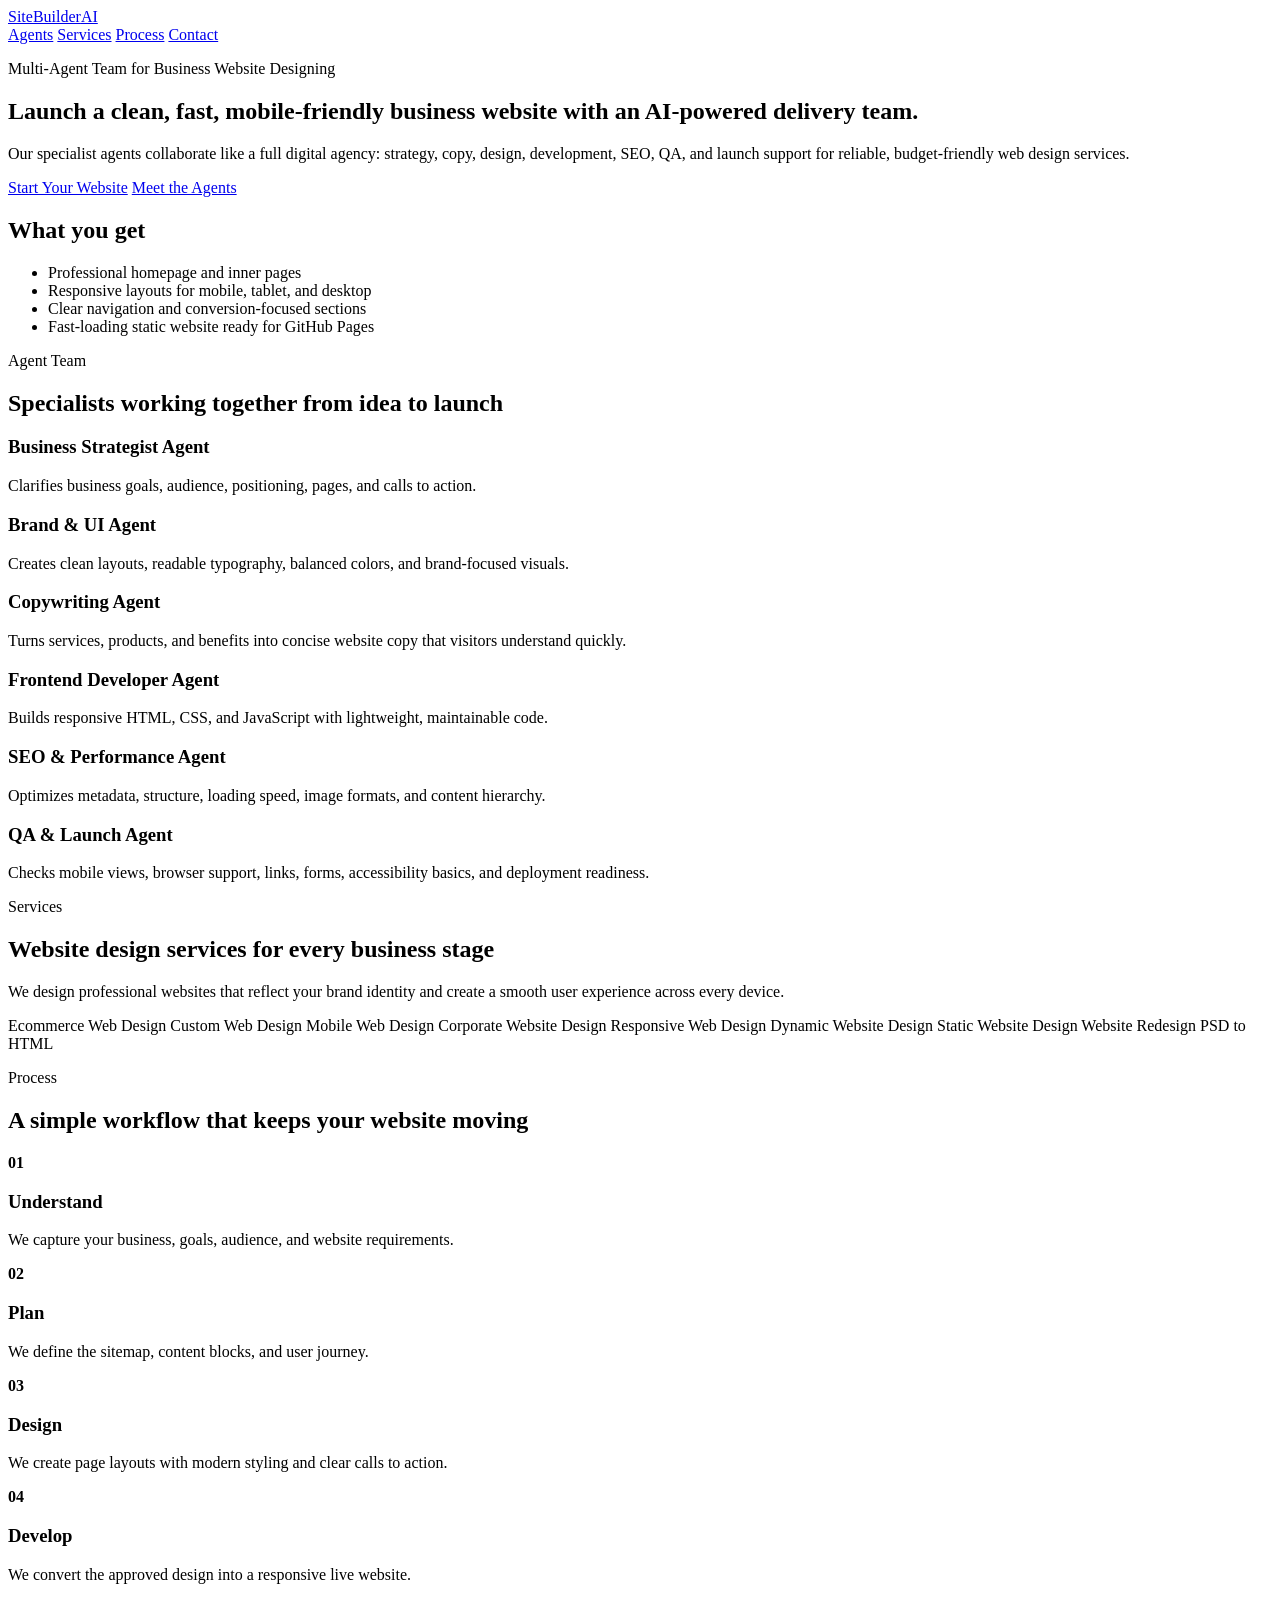
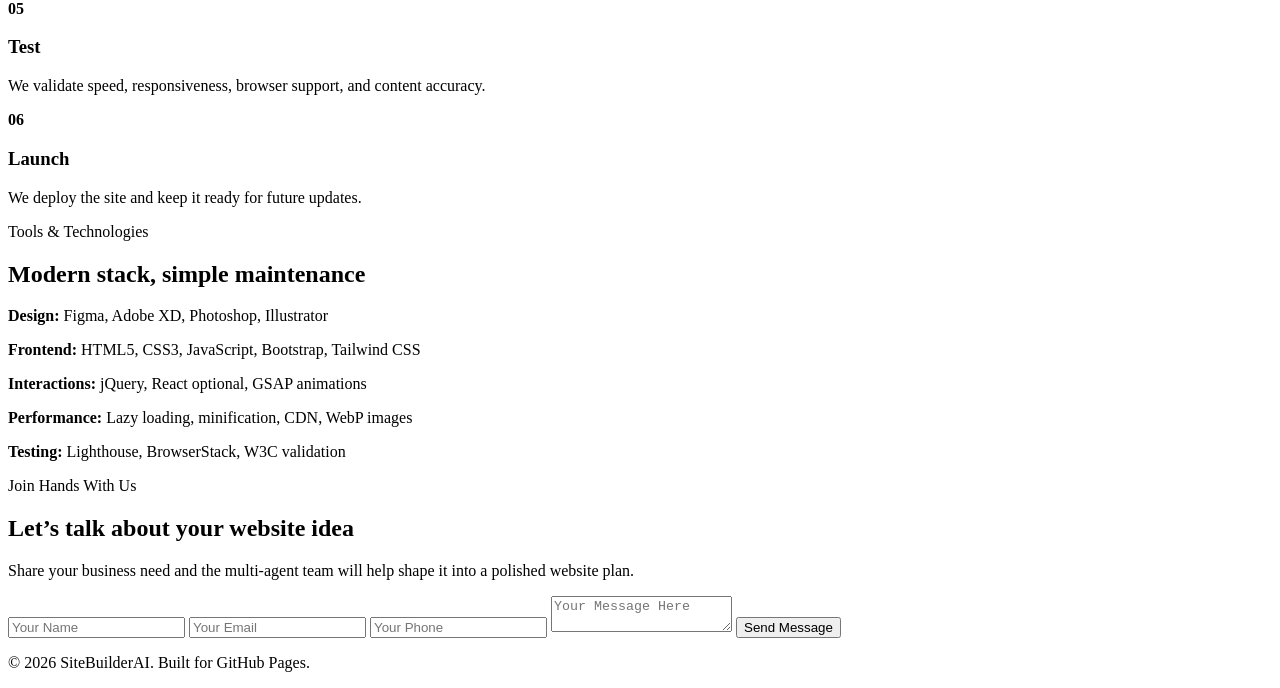
==== index.html @ 3b00040b "Add landing page for multi-agent website design team" ====
<!doctype html>
<html lang="en">
<head>
  <meta charset="utf-8" />
  <meta name="viewport" content="width=device-width, initial-scale=1" />
  <title>Multi-Agent Business Website Design Team | Site Builder</title>
  <meta name="description" content="A multi-agent team for designing, building, testing, and launching modern business websites." />
  <link rel="stylesheet" href="styles.css" />
</head>
<body>
  <header class="site-header">
    <nav class="nav">
      <a class="brand" href="#top">SiteBuilder<span>AI</span></a>
      <div class="nav-links">
        <a href="#agents">Agents</a>
        <a href="#services">Services</a>
        <a href="#process">Process</a>
        <a href="#contact">Contact</a>
      </div>
    </nav>
    <section class="hero" id="top">
      <div class="hero-copy">
        <p class="eyebrow">Multi-Agent Team for Business Website Designing</p>
        <h1>Launch a clean, fast, mobile-friendly business website with an AI-powered delivery team.</h1>
        <p class="hero-text">Our specialist agents collaborate like a full digital agency: strategy, copy, design, development, SEO, QA, and launch support for reliable, budget-friendly web design services.</p>
        <div class="hero-actions">
          <a class="button primary" href="#contact">Start Your Website</a>
          <a class="button secondary" href="#agents">Meet the Agents</a>
        </div>
      </div>
      <div class="hero-card" aria-label="Project highlights">
        <h2>What you get</h2>
        <ul>
          <li>Professional homepage and inner pages</li>
          <li>Responsive layouts for mobile, tablet, and desktop</li>
          <li>Clear navigation and conversion-focused sections</li>
          <li>Fast-loading static website ready for GitHub Pages</li>
        </ul>
      </div>
    </section>
  </header>

  <main>
    <section class="section" id="agents">
      <p class="eyebrow">Agent Team</p>
      <h2>Specialists working together from idea to launch</h2>
      <div class="grid cards">
        <article class="card"><h3>Business Strategist Agent</h3><p>Clarifies business goals, audience, positioning, pages, and calls to action.</p></article>
        <article class="card"><h3>Brand & UI Agent</h3><p>Creates clean layouts, readable typography, balanced colors, and brand-focused visuals.</p></article>
        <article class="card"><h3>Copywriting Agent</h3><p>Turns services, products, and benefits into concise website copy that visitors understand quickly.</p></article>
        <article class="card"><h3>Frontend Developer Agent</h3><p>Builds responsive HTML, CSS, and JavaScript with lightweight, maintainable code.</p></article>
        <article class="card"><h3>SEO & Performance Agent</h3><p>Optimizes metadata, structure, loading speed, image formats, and content hierarchy.</p></article>
        <article class="card"><h3>QA & Launch Agent</h3><p>Checks mobile views, browser support, links, forms, accessibility basics, and deployment readiness.</p></article>
      </div>
    </section>

    <section class="section split" id="services">
      <div>
        <p class="eyebrow">Services</p>
        <h2>Website design services for every business stage</h2>
        <p>We design professional websites that reflect your brand identity and create a smooth user experience across every device.</p>
      </div>
      <div class="service-list">
        <span>Ecommerce Web Design</span>
        <span>Custom Web Design</span>
        <span>Mobile Web Design</span>
        <span>Corporate Website Design</span>
        <span>Responsive Web Design</span>
        <span>Dynamic Website Design</span>
        <span>Static Website Design</span>
        <span>Website Redesign</span>
        <span>PSD to HTML</span>
      </div>
    </section>

    <section class="section dark" id="process">
      <p class="eyebrow">Process</p>
      <h2>A simple workflow that keeps your website moving</h2>
      <div class="steps">
        <div><strong>01</strong><h3>Understand</h3><p>We capture your business, goals, audience, and website requirements.</p></div>
        <div><strong>02</strong><h3>Plan</h3><p>We define the sitemap, content blocks, and user journey.</p></div>
        <div><strong>03</strong><h3>Design</h3><p>We create page layouts with modern styling and clear calls to action.</p></div>
        <div><strong>04</strong><h3>Develop</h3><p>We convert the approved design into a responsive live website.</p></div>
        <div><strong>05</strong><h3>Test</h3><p>We validate speed, responsiveness, browser support, and content accuracy.</p></div>
        <div><strong>06</strong><h3>Launch</h3><p>We deploy the site and keep it ready for future updates.</p></div>
      </div>
    </section>

    <section class="section tools">
      <p class="eyebrow">Tools & Technologies</p>
      <h2>Modern stack, simple maintenance</h2>
      <div class="tool-grid">
        <p><strong>Design:</strong> Figma, Adobe XD, Photoshop, Illustrator</p>
        <p><strong>Frontend:</strong> HTML5, CSS3, JavaScript, Bootstrap, Tailwind CSS</p>
        <p><strong>Interactions:</strong> jQuery, React optional, GSAP animations</p>
        <p><strong>Performance:</strong> Lazy loading, minification, CDN, WebP images</p>
        <p><strong>Testing:</strong> Lighthouse, BrowserStack, W3C validation</p>
      </div>
    </section>

    <section class="section contact" id="contact">
      <div>
        <p class="eyebrow">Join Hands With Us</p>
        <h2>Let’s talk about your website idea</h2>
        <p>Share your business need and the multi-agent team will help shape it into a polished website plan.</p>
      </div>
      <form class="contact-form">
        <input aria-label="Your name" placeholder="Your Name" />
        <input aria-label="Your email" placeholder="Your Email" type="email" />
        <input aria-label="Your phone" placeholder="Your Phone" />
        <textarea aria-label="Your message" placeholder="Your Message Here"></textarea>
        <button type="button">Send Message</button>
      </form>
    </section>
  </main>

  <footer>
    <p>© 2026 SiteBuilderAI. Built for GitHub Pages.</p>
  </footer>
</body>
</html>
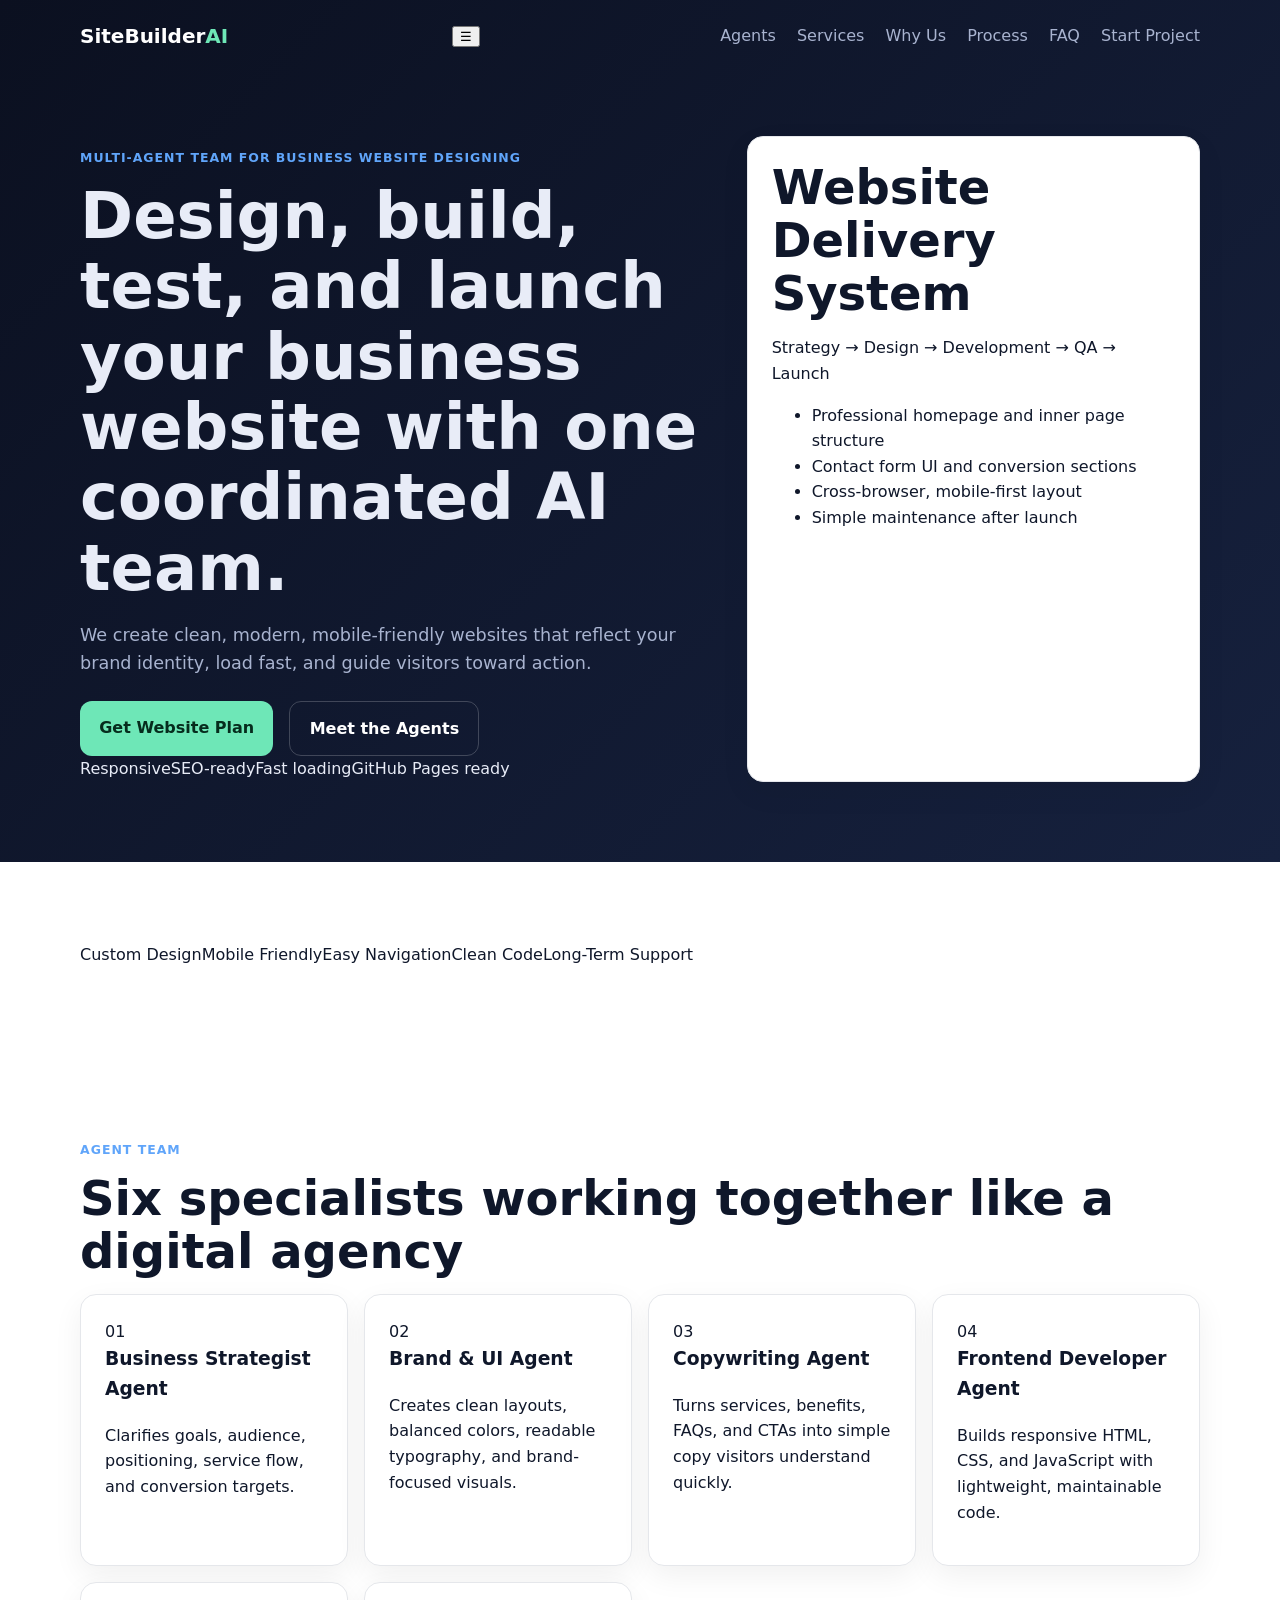
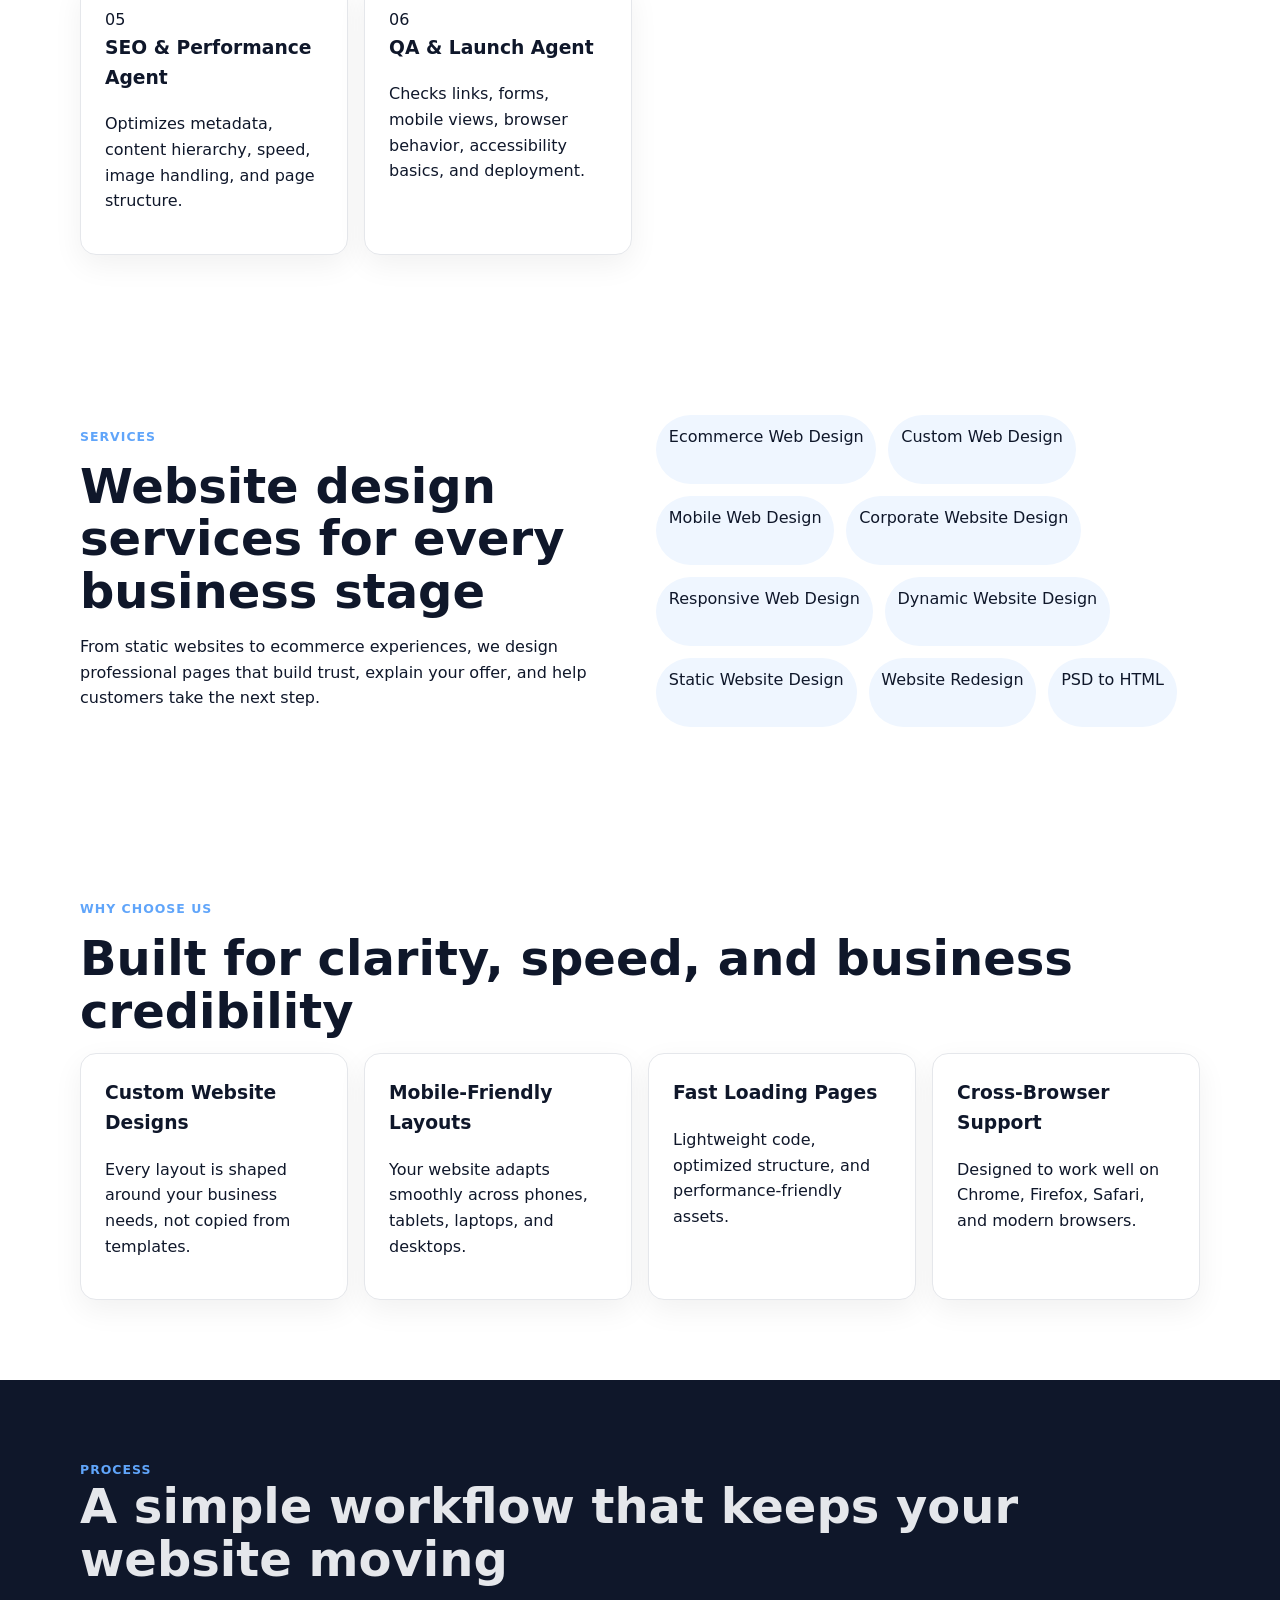
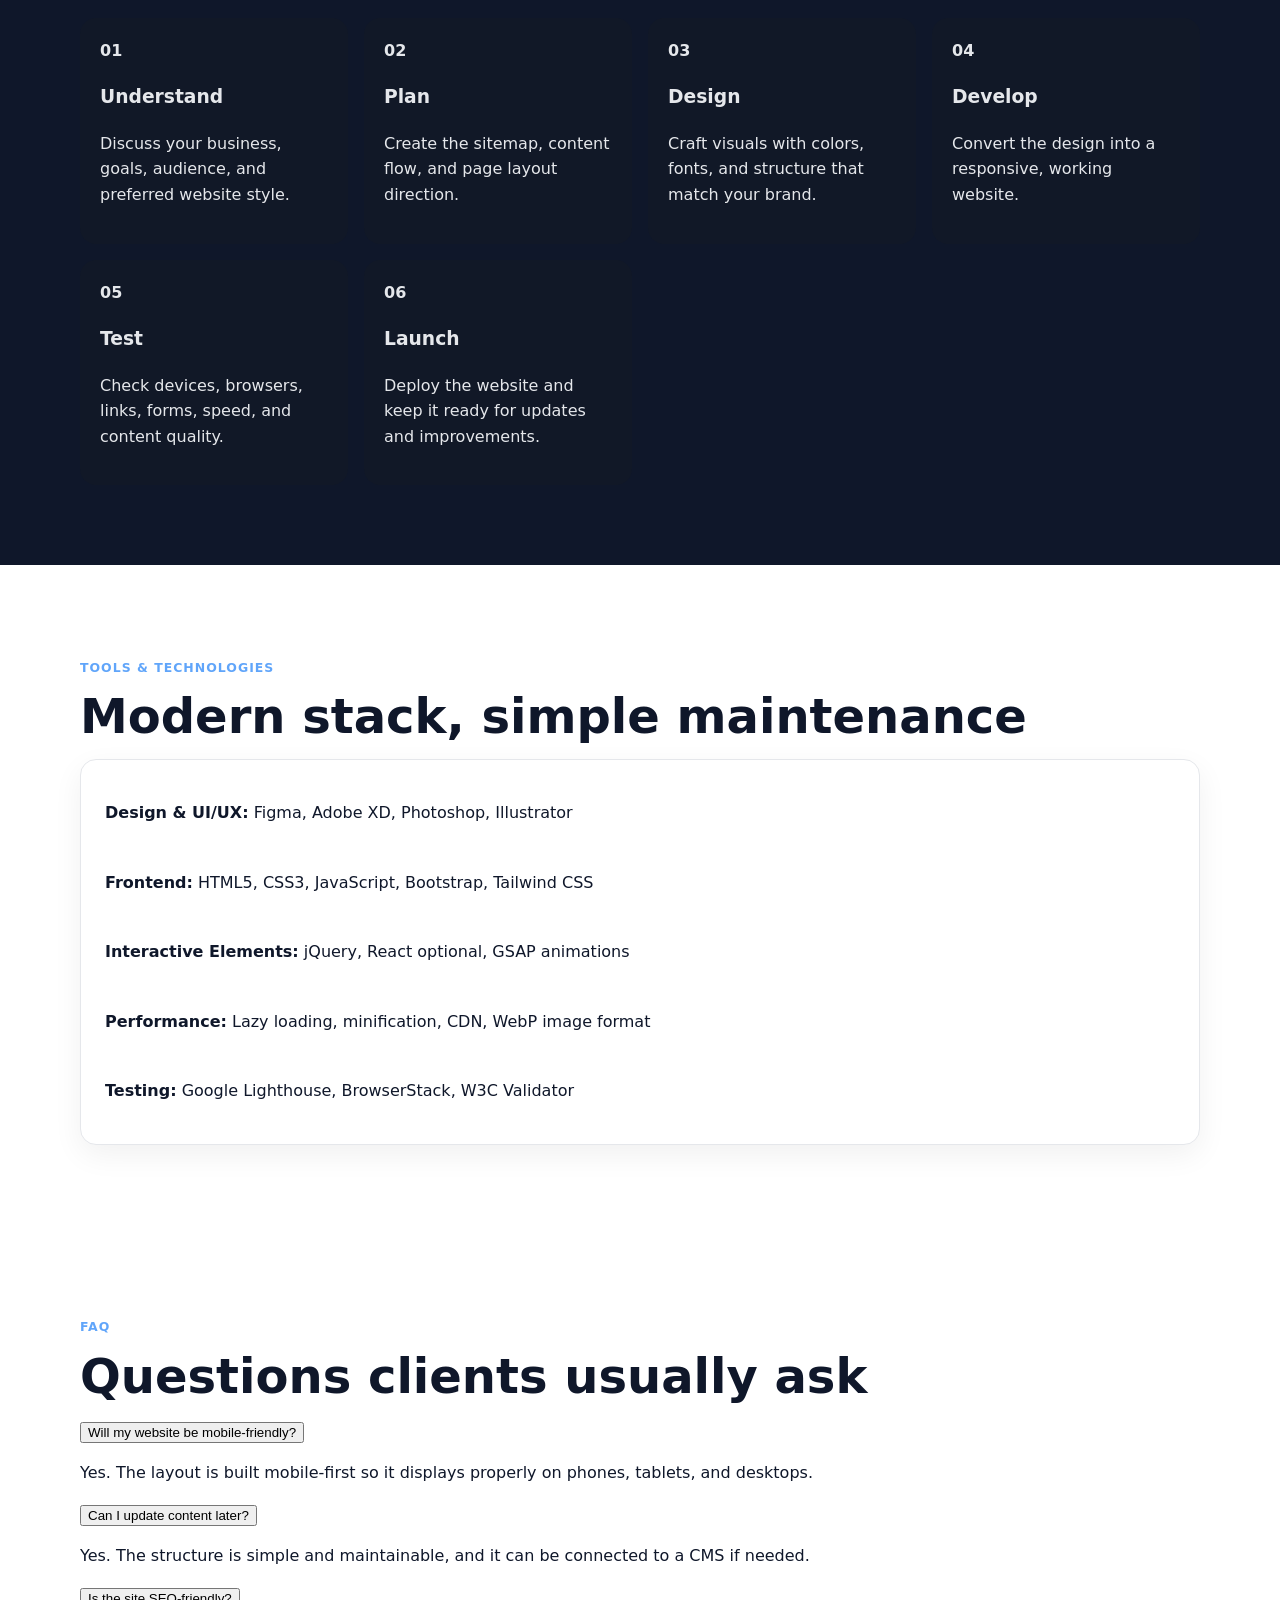
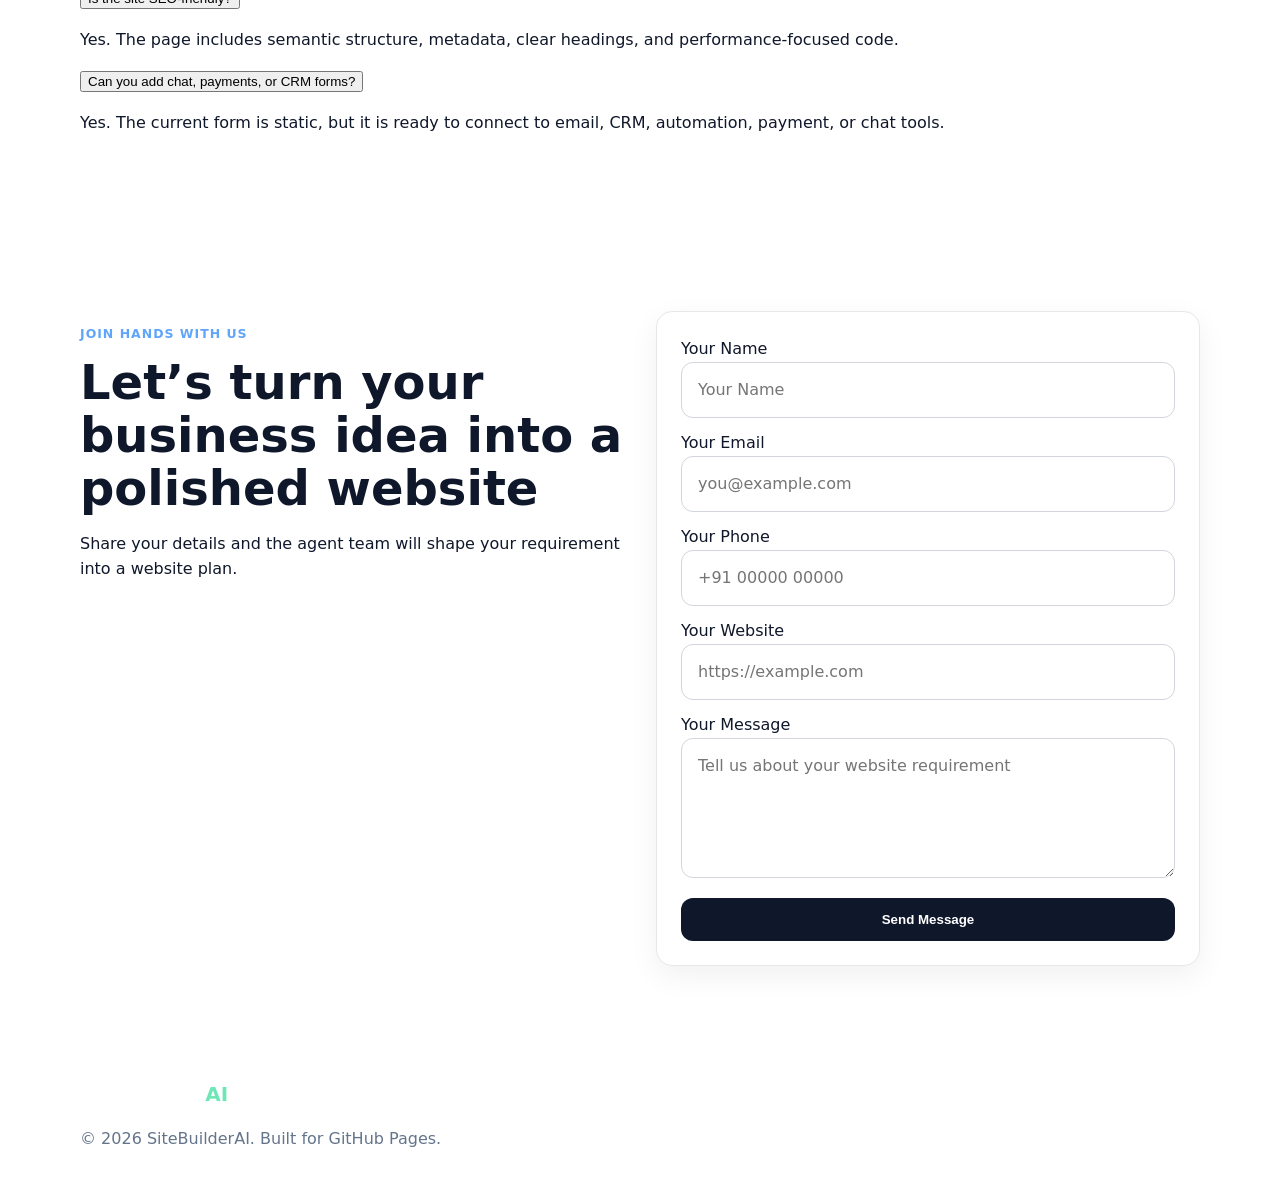
==== commit d4466192: "Upgrade landing page with premium sections and SEO" ====
--- a/index.html
+++ b/index.html
@@ -3,54 +3,72 @@
 <head>
   <meta charset="utf-8" />
   <meta name="viewport" content="width=device-width, initial-scale=1" />
-  <title>Multi-Agent Business Website Design Team | Site Builder</title>
-  <meta name="description" content="A multi-agent team for designing, building, testing, and launching modern business websites." />
+  <title>SiteBuilderAI | Multi-Agent Business Website Design Team</title>
+  <meta name="description" content="Launch a clean, modern, mobile-friendly business website with a multi-agent AI team for strategy, copy, UI, frontend, SEO, QA, and GitHub Pages deployment." />
+  <meta property="og:title" content="SiteBuilderAI | Multi-Agent Business Website Design Team" />
+  <meta property="og:description" content="Reliable and budget-friendly business website design powered by specialist agents." />
+  <meta property="og:type" content="website" />
+  <meta property="og:url" content="https://unboxd-cloud.github.io/site-builder/" />
+  <meta name="theme-color" content="#0f172a" />
   <link rel="stylesheet" href="styles.css" />
 </head>
 <body>
-  <header class="site-header">
-    <nav class="nav">
+  <header class="site-header" id="top">
+    <nav class="nav" aria-label="Main navigation">
       <a class="brand" href="#top">SiteBuilder<span>AI</span></a>
+      <button class="menu-toggle" aria-label="Toggle navigation">☰</button>
       <div class="nav-links">
         <a href="#agents">Agents</a>
         <a href="#services">Services</a>
+        <a href="#why">Why Us</a>
         <a href="#process">Process</a>
-        <a href="#contact">Contact</a>
+        <a href="#faq">FAQ</a>
+        <a class="nav-cta" href="#contact">Start Project</a>
       </div>
     </nav>
-    <section class="hero" id="top">
+
+    <section class="hero">
       <div class="hero-copy">
         <p class="eyebrow">Multi-Agent Team for Business Website Designing</p>
-        <h1>Launch a clean, fast, mobile-friendly business website with an AI-powered delivery team.</h1>
-        <p class="hero-text">Our specialist agents collaborate like a full digital agency: strategy, copy, design, development, SEO, QA, and launch support for reliable, budget-friendly web design services.</p>
+        <h1>Design, build, test, and launch your business website with one coordinated AI team.</h1>
+        <p class="hero-text">We create clean, modern, mobile-friendly websites that reflect your brand identity, load fast, and guide visitors toward action.</p>
         <div class="hero-actions">
-          <a class="button primary" href="#contact">Start Your Website</a>
+          <a class="button primary" href="#contact">Get Website Plan</a>
           <a class="button secondary" href="#agents">Meet the Agents</a>
         </div>
+        <div class="trust-row" aria-label="Highlights">
+          <span>Responsive</span><span>SEO-ready</span><span>Fast loading</span><span>GitHub Pages ready</span>
+        </div>
       </div>
-      <div class="hero-card" aria-label="Project highlights">
-        <h2>What you get</h2>
+      <aside class="hero-card" aria-label="Project delivery dashboard">
+        <div class="status-dot"></div>
+        <h2>Website Delivery System</h2>
+        <p>Strategy → Design → Development → QA → Launch</p>
         <ul>
-          <li>Professional homepage and inner pages</li>
-          <li>Responsive layouts for mobile, tablet, and desktop</li>
-          <li>Clear navigation and conversion-focused sections</li>
-          <li>Fast-loading static website ready for GitHub Pages</li>
+          <li>Professional homepage and inner page structure</li>
+          <li>Contact form UI and conversion sections</li>
+          <li>Cross-browser, mobile-first layout</li>
+          <li>Simple maintenance after launch</li>
         </ul>
-      </div>
+      </aside>
     </section>
   </header>
 
   <main>
+    <section class="section logos" aria-label="Service qualities">
+      <span>Custom Design</span><span>Mobile Friendly</span><span>Easy Navigation</span><span>Clean Code</span><span>Long-Term Support</span>
+    </section>
+
     <section class="section" id="agents">
       <p class="eyebrow">Agent Team</p>
-      <h2>Specialists working together from idea to launch</h2>
+      <h2>Six specialists working together like a digital agency</h2>
       <div class="grid cards">
-        <article class="card"><h3>Business Strategist Agent</h3><p>Clarifies business goals, audience, positioning, pages, and calls to action.</p></article>
-        <article class="card"><h3>Brand & UI Agent</h3><p>Creates clean layouts, readable typography, balanced colors, and brand-focused visuals.</p></article>
-        <article class="card"><h3>Copywriting Agent</h3><p>Turns services, products, and benefits into concise website copy that visitors understand quickly.</p></article>
-        <article class="card"><h3>Frontend Developer Agent</h3><p>Builds responsive HTML, CSS, and JavaScript with lightweight, maintainable code.</p></article>
-        <article class="card"><h3>SEO & Performance Agent</h3><p>Optimizes metadata, structure, loading speed, image formats, and content hierarchy.</p></article>
-        <article class="card"><h3>QA & Launch Agent</h3><p>Checks mobile views, browser support, links, forms, accessibility basics, and deployment readiness.</p></article>
+        <article class="card"><span>01</span><h3>Business Strategist Agent</h3><p>Clarifies goals, audience, positioning, service flow, and conversion targets.</p></article>
+        <article class="card"><span>02</span><h3>Brand & UI Agent</h3><p>Creates clean layouts, balanced colors, readable typography, and brand-focused visuals.</p></article>
+        <article class="card"><span>03</span><h3>Copywriting Agent</h3><p>Turns services, benefits, FAQs, and CTAs into simple copy visitors understand quickly.</p></article>
+        <article class="card"><span>04</span><h3>Frontend Developer Agent</h3><p>Builds responsive HTML, CSS, and JavaScript with lightweight, maintainable code.</p></article>
+        <article class="card"><span>05</span><h3>SEO & Performance Agent</h3><p>Optimizes metadata, content hierarchy, speed, image handling, and page structure.</p></article>
+        <article class="card"><span>06</span><h3>QA & Launch Agent</h3><p>Checks links, forms, mobile views, browser behavior, accessibility basics, and deployment.</p></article>
       </div>
     </section>
 
@@ -58,18 +76,21 @@
       <div>
         <p class="eyebrow">Services</p>
         <h2>Website design services for every business stage</h2>
-        <p>We design professional websites that reflect your brand identity and create a smooth user experience across every device.</p>
+        <p>From static websites to ecommerce experiences, we design professional pages that build trust, explain your offer, and help customers take the next step.</p>
       </div>
       <div class="service-list">
-        <span>Ecommerce Web Design</span>
-        <span>Custom Web Design</span>
-        <span>Mobile Web Design</span>
-        <span>Corporate Website Design</span>
-        <span>Responsive Web Design</span>
-        <span>Dynamic Website Design</span>
-        <span>Static Website Design</span>
-        <span>Website Redesign</span>
-        <span>PSD to HTML</span>
+        <span>Ecommerce Web Design</span><span>Custom Web Design</span><span>Mobile Web Design</span><span>Corporate Website Design</span><span>Responsive Web Design</span><span>Dynamic Website Design</span><span>Static Website Design</span><span>Website Redesign</span><span>PSD to HTML</span>
+      </div>
+    </section>
+
+    <section class="section" id="why">
+      <p class="eyebrow">Why Choose Us</p>
+      <h2>Built for clarity, speed, and business credibility</h2>
+      <div class="grid cards compact">
+        <article class="card"><h3>Custom Website Designs</h3><p>Every layout is shaped around your business needs, not copied from templates.</p></article>
+        <article class="card"><h3>Mobile-Friendly Layouts</h3><p>Your website adapts smoothly across phones, tablets, laptops, and desktops.</p></article>
+        <article class="card"><h3>Fast Loading Pages</h3><p>Lightweight code, optimized structure, and performance-friendly assets.</p></article>
+        <article class="card"><h3>Cross-Browser Support</h3><p>Designed to work well on Chrome, Firefox, Safari, and modern browsers.</p></article>
       </div>
     </section>
 
@@ -77,12 +98,12 @@
       <p class="eyebrow">Process</p>
       <h2>A simple workflow that keeps your website moving</h2>
       <div class="steps">
-        <div><strong>01</strong><h3>Understand</h3><p>We capture your business, goals, audience, and website requirements.</p></div>
-        <div><strong>02</strong><h3>Plan</h3><p>We define the sitemap, content blocks, and user journey.</p></div>
-        <div><strong>03</strong><h3>Design</h3><p>We create page layouts with modern styling and clear calls to action.</p></div>
-        <div><strong>04</strong><h3>Develop</h3><p>We convert the approved design into a responsive live website.</p></div>
-        <div><strong>05</strong><h3>Test</h3><p>We validate speed, responsiveness, browser support, and content accuracy.</p></div>
-        <div><strong>06</strong><h3>Launch</h3><p>We deploy the site and keep it ready for future updates.</p></div>
+        <div><strong>01</strong><h3>Understand</h3><p>Discuss your business, goals, audience, and preferred website style.</p></div>
+        <div><strong>02</strong><h3>Plan</h3><p>Create the sitemap, content flow, and page layout direction.</p></div>
+        <div><strong>03</strong><h3>Design</h3><p>Craft visuals with colors, fonts, and structure that match your brand.</p></div>
+        <div><strong>04</strong><h3>Develop</h3><p>Convert the design into a responsive, working website.</p></div>
+        <div><strong>05</strong><h3>Test</h3><p>Check devices, browsers, links, forms, speed, and content quality.</p></div>
+        <div><strong>06</strong><h3>Launch</h3><p>Deploy the website and keep it ready for updates and improvements.</p></div>
       </div>
     </section>
 
@@ -90,32 +111,46 @@
       <p class="eyebrow">Tools & Technologies</p>
       <h2>Modern stack, simple maintenance</h2>
       <div class="tool-grid">
-        <p><strong>Design:</strong> Figma, Adobe XD, Photoshop, Illustrator</p>
+        <p><strong>Design & UI/UX:</strong> Figma, Adobe XD, Photoshop, Illustrator</p>
         <p><strong>Frontend:</strong> HTML5, CSS3, JavaScript, Bootstrap, Tailwind CSS</p>
-        <p><strong>Interactions:</strong> jQuery, React optional, GSAP animations</p>
-        <p><strong>Performance:</strong> Lazy loading, minification, CDN, WebP images</p>
-        <p><strong>Testing:</strong> Lighthouse, BrowserStack, W3C validation</p>
+        <p><strong>Interactive Elements:</strong> jQuery, React optional, GSAP animations</p>
+        <p><strong>Performance:</strong> Lazy loading, minification, CDN, WebP image format</p>
+        <p><strong>Testing:</strong> Google Lighthouse, BrowserStack, W3C Validator</p>
+      </div>
+    </section>
+
+    <section class="section faq" id="faq">
+      <p class="eyebrow">FAQ</p>
+      <h2>Questions clients usually ask</h2>
+      <div class="faq-list">
+        <div class="faq-item"><button type="button">Will my website be mobile-friendly?</button><p>Yes. The layout is built mobile-first so it displays properly on phones, tablets, and desktops.</p></div>
+        <div class="faq-item"><button type="button">Can I update content later?</button><p>Yes. The structure is simple and maintainable, and it can be connected to a CMS if needed.</p></div>
+        <div class="faq-item"><button type="button">Is the site SEO-friendly?</button><p>Yes. The page includes semantic structure, metadata, clear headings, and performance-focused code.</p></div>
+        <div class="faq-item"><button type="button">Can you add chat, payments, or CRM forms?</button><p>Yes. The current form is static, but it is ready to connect to email, CRM, automation, payment, or chat tools.</p></div>
       </div>
     </section>
 
     <section class="section contact" id="contact">
       <div>
         <p class="eyebrow">Join Hands With Us</p>
-        <h2>Let’s talk about your website idea</h2>
-        <p>Share your business need and the multi-agent team will help shape it into a polished website plan.</p>
+        <h2>Let’s turn your business idea into a polished website</h2>
+        <p>Share your details and the agent team will shape your requirement into a website plan.</p>
       </div>
-      <form class="contact-form">
-        <input aria-label="Your name" placeholder="Your Name" />
-        <input aria-label="Your email" placeholder="Your Email" type="email" />
-        <input aria-label="Your phone" placeholder="Your Phone" />
-        <textarea aria-label="Your message" placeholder="Your Message Here"></textarea>
+      <form class="contact-form" aria-label="Website inquiry form">
+        <label>Your Name<input name="name" placeholder="Your Name" autocomplete="name" /></label>
+        <label>Your Email<input name="email" placeholder="you@example.com" type="email" autocomplete="email" /></label>
+        <label>Your Phone<input name="phone" placeholder="+91 00000 00000" autocomplete="tel" /></label>
+        <label>Your Website<input name="website" placeholder="https://example.com" type="url" /></label>
+        <label class="full">Your Message<textarea name="message" placeholder="Tell us about your website requirement"></textarea></label>
         <button type="button">Send Message</button>
       </form>
     </section>
   </main>
 
   <footer>
+    <a class="brand" href="#top">SiteBuilder<span>AI</span></a>
     <p>© 2026 SiteBuilderAI. Built for GitHub Pages.</p>
   </footer>
+  <script src="script.js"></script>
 </body>
 </html>
--- a/styles.css
+++ b/styles.css
@@ -0,0 +1 @@
+:root{--bg:#0b1020;--panel:#111831;--text:#e8ecf7;--muted:#a8b3cf;--line:#24304f;--accent:#6ee7b7;--accent2:#60a5fa}*{box-sizing:border-box}body{margin:0;font-family:Inter,system-ui,sans-serif;background:#fff;color:#0f172a;line-height:1.6}.site-header{background:linear-gradient(135deg,var(--bg),#16213e);color:var(--text)}.nav,.hero,.section,footer{width:min(1120px,calc(100% - 2rem));margin:auto}.nav{display:flex;justify-content:space-between;align-items:center;padding:1.25rem 0}.brand{font-weight:800;font-size:1.25rem;color:#fff;text-decoration:none}.brand span{color:var(--accent)}.nav-links a{color:var(--muted);text-decoration:none;margin-left:1rem}.hero{display:grid;grid-template-columns:1.4fr 1fr;gap:2rem;padding:4rem 0 5rem}.eyebrow{text-transform:uppercase;letter-spacing:.08em;font-size:.78rem;font-weight:700;color:var(--accent2)}h1,h2{line-height:1.1;margin:0 0 1rem}h1{font-size:clamp(2.4rem,5vw,4.6rem)}h2{font-size:clamp(2rem,4vw,3rem)}.hero-text{font-size:1.1rem;color:var(--muted)}.hero-actions{display:flex;gap:1rem;margin-top:1.5rem}.button{padding:.85rem 1.2rem;border-radius:.75rem;text-decoration:none;font-weight:700}.primary{background:var(--accent);color:#062c1d}.secondary{border:1px solid #ffffff33;color:#fff}.hero-card,.card,.contact-form,.tool-grid{background:#fff;border:1px solid #e5e7eb;border-radius:1rem;padding:1.5rem;box-shadow:0 10px 30px rgba(2,6,23,.06)}.hero-card{color:#0f172a}.section{padding:5rem 0}.grid.cards{display:grid;grid-template-columns:repeat(auto-fit,minmax(240px,1fr));gap:1rem}.card h3{margin-top:0}.split{display:grid;grid-template-columns:1fr 1fr;gap:2rem}.service-list{display:flex;flex-wrap:wrap;gap:.75rem}.service-list span{padding:.55rem .8rem;background:#eff6ff;border-radius:999px}.dark{background:#0f172a;color:#e5e7eb;width:100%;padding:5rem 0}.dark>*{width:min(1120px,calc(100% - 2rem));margin:auto}.steps{display:grid;grid-template-columns:repeat(auto-fit,minmax(220px,1fr));gap:1rem;margin-top:2rem}.steps div{background:#111827;padding:1.25rem;border-radius:1rem}.tools .tool-grid{display:grid;gap:.75rem}.contact{display:grid;grid-template-columns:1fr 1fr;gap:2rem}.contact-form{display:grid;gap:.75rem}.contact-form input,.contact-form textarea{width:100%;padding:.9rem 1rem;border:1px solid #d1d5db;border-radius:.75rem;font:inherit}.contact-form textarea{min-height:140px}.contact-form button{padding:.9rem 1rem;border:none;border-radius:.75rem;background:#0f172a;color:#fff;font-weight:700}footer{padding:2rem 0;color:#64748b}@media (max-width: 800px){.hero,.split,.contact{grid-template-columns:1fr}.nav-links{display:none}}
